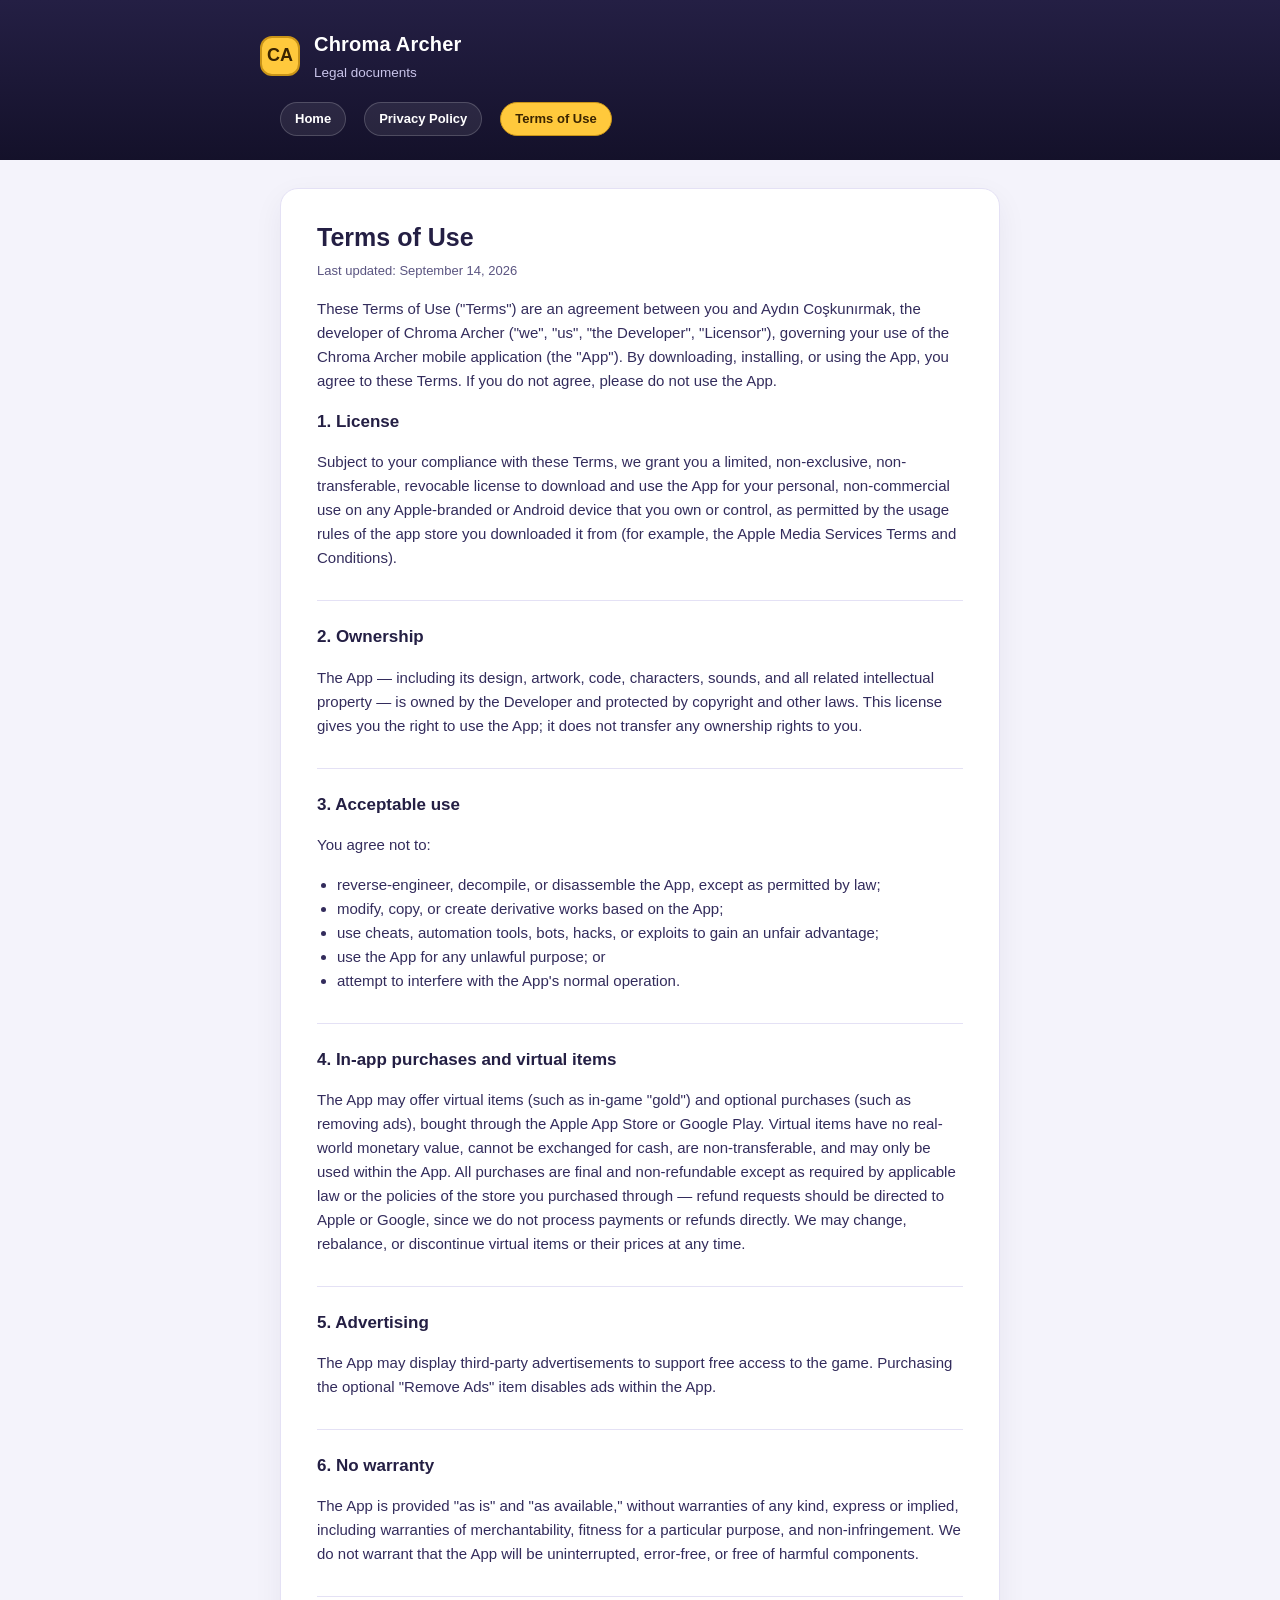
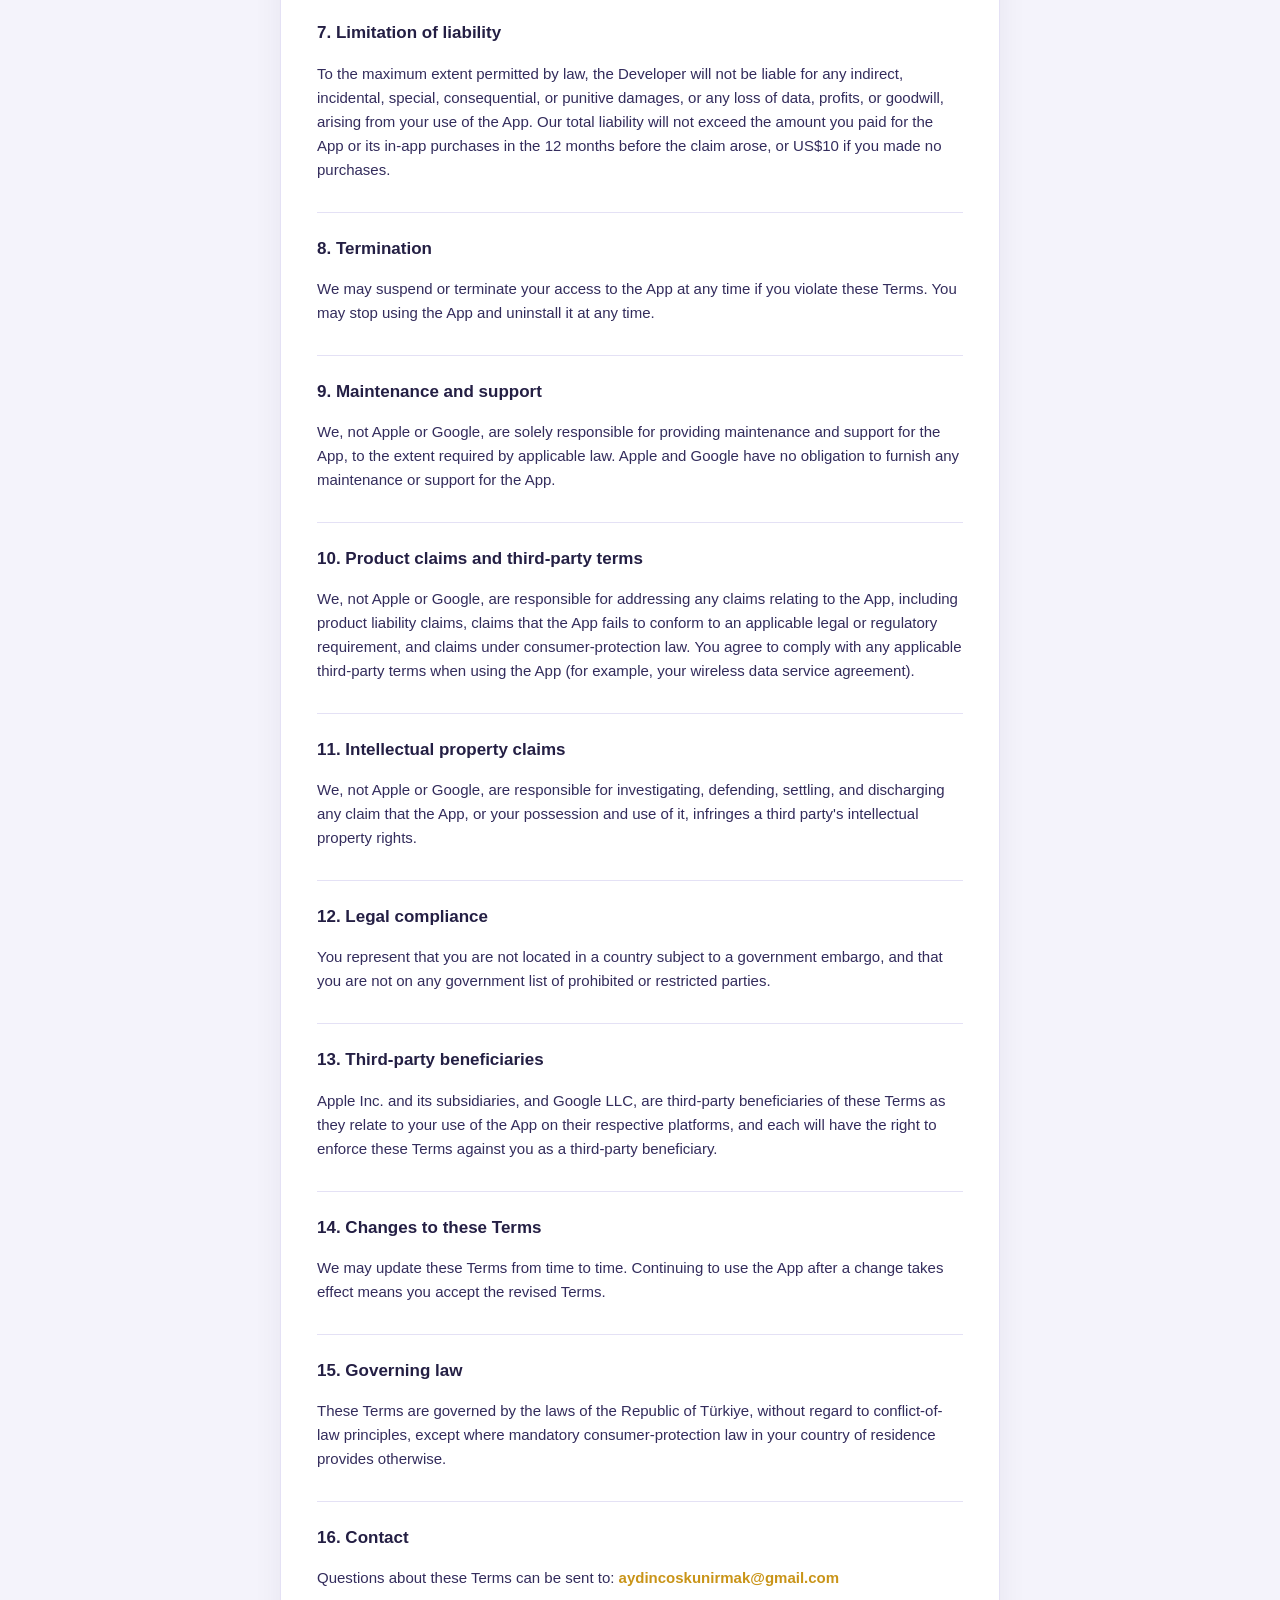
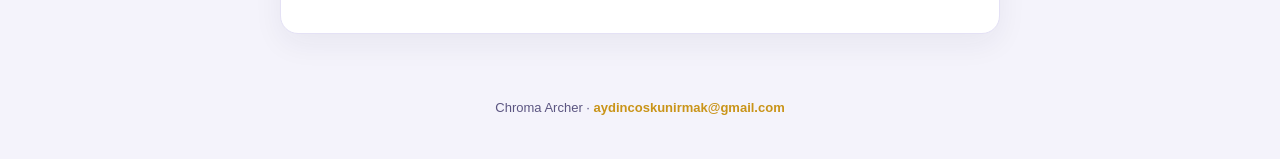
==== terms.html @ 083a26ab "Add privacy policy and terms of use" ====
<!doctype html>
<html lang="en">
<head>
<meta charset="utf-8">
<meta name="viewport" content="width=device-width, initial-scale=1">
<title>Chroma Archer — Terms of Use</title>
<link rel="stylesheet" href="style.css">
</head>
<body>
<header class="top">
  <div class="wrap">
    <div class="logo-dot">CA</div>
    <div>
      <h1>Chroma Archer</h1>
      <p>Legal documents</p>
    </div>
  </div>
  <nav class="nav-links">
    <a href="index.html">Home</a>
    <a href="privacy.html">Privacy Policy</a>
    <a href="terms.html" class="active">Terms of Use</a>
  </nav>
</header>

<main>
  <div class="card">
    <h1 class="page-title">Terms of Use</h1>
    <p class="updated">Last updated: September 14, 2026</p>

    <p>These Terms of Use ("Terms") are an agreement between you and Aydın Coşkunırmak, the developer of Chroma Archer ("we", "us", "the Developer", "Licensor"), governing your use of the Chroma Archer mobile application (the "App"). By downloading, installing, or using the App, you agree to these Terms. If you do not agree, please do not use the App.</p>

    <h2>1. License</h2>
    <p>Subject to your compliance with these Terms, we grant you a limited, non-exclusive, non-transferable, revocable license to download and use the App for your personal, non-commercial use on any Apple-branded or Android device that you own or control, as permitted by the usage rules of the app store you downloaded it from (for example, the Apple Media Services Terms and Conditions).</p>

    <h2>2. Ownership</h2>
    <p>The App — including its design, artwork, code, characters, sounds, and all related intellectual property — is owned by the Developer and protected by copyright and other laws. This license gives you the right to use the App; it does not transfer any ownership rights to you.</p>

    <h2>3. Acceptable use</h2>
    <p>You agree not to:</p>
    <ul>
      <li>reverse-engineer, decompile, or disassemble the App, except as permitted by law;</li>
      <li>modify, copy, or create derivative works based on the App;</li>
      <li>use cheats, automation tools, bots, hacks, or exploits to gain an unfair advantage;</li>
      <li>use the App for any unlawful purpose; or</li>
      <li>attempt to interfere with the App's normal operation.</li>
    </ul>

    <h2>4. In-app purchases and virtual items</h2>
    <p>The App may offer virtual items (such as in-game "gold") and optional purchases (such as removing ads), bought through the Apple App Store or Google Play. Virtual items have no real-world monetary value, cannot be exchanged for cash, are non-transferable, and may only be used within the App. All purchases are final and non-refundable except as required by applicable law or the policies of the store you purchased through — refund requests should be directed to Apple or Google, since we do not process payments or refunds directly. We may change, rebalance, or discontinue virtual items or their prices at any time.</p>

    <h2>5. Advertising</h2>
    <p>The App may display third-party advertisements to support free access to the game. Purchasing the optional "Remove Ads" item disables ads within the App.</p>

    <h2>6. No warranty</h2>
    <p>The App is provided "as is" and "as available," without warranties of any kind, express or implied, including warranties of merchantability, fitness for a particular purpose, and non-infringement. We do not warrant that the App will be uninterrupted, error-free, or free of harmful components.</p>

    <h2>7. Limitation of liability</h2>
    <p>To the maximum extent permitted by law, the Developer will not be liable for any indirect, incidental, special, consequential, or punitive damages, or any loss of data, profits, or goodwill, arising from your use of the App. Our total liability will not exceed the amount you paid for the App or its in-app purchases in the 12 months before the claim arose, or US$10 if you made no purchases.</p>

    <h2>8. Termination</h2>
    <p>We may suspend or terminate your access to the App at any time if you violate these Terms. You may stop using the App and uninstall it at any time.</p>

    <h2>9. Maintenance and support</h2>
    <p>We, not Apple or Google, are solely responsible for providing maintenance and support for the App, to the extent required by applicable law. Apple and Google have no obligation to furnish any maintenance or support for the App.</p>

    <h2>10. Product claims and third-party terms</h2>
    <p>We, not Apple or Google, are responsible for addressing any claims relating to the App, including product liability claims, claims that the App fails to conform to an applicable legal or regulatory requirement, and claims under consumer-protection law. You agree to comply with any applicable third-party terms when using the App (for example, your wireless data service agreement).</p>

    <h2>11. Intellectual property claims</h2>
    <p>We, not Apple or Google, are responsible for investigating, defending, settling, and discharging any claim that the App, or your possession and use of it, infringes a third party's intellectual property rights.</p>

    <h2>12. Legal compliance</h2>
    <p>You represent that you are not located in a country subject to a government embargo, and that you are not on any government list of prohibited or restricted parties.</p>

    <h2>13. Third-party beneficiaries</h2>
    <p>Apple Inc. and its subsidiaries, and Google LLC, are third-party beneficiaries of these Terms as they relate to your use of the App on their respective platforms, and each will have the right to enforce these Terms against you as a third-party beneficiary.</p>

    <h2>14. Changes to these Terms</h2>
    <p>We may update these Terms from time to time. Continuing to use the App after a change takes effect means you accept the revised Terms.</p>

    <h2>15. Governing law</h2>
    <p>These Terms are governed by the laws of the Republic of Türkiye, without regard to conflict-of-law principles, except where mandatory consumer-protection law in your country of residence provides otherwise.</p>

    <h2>16. Contact</h2>
    <p>Questions about these Terms can be sent to: <a href="mailto:aydincoskunirmak@gmail.com">aydincoskunirmak@gmail.com</a></p>
  </div>
</main>

<footer>
  Chroma Archer · <a href="mailto:aydincoskunirmak@gmail.com">aydincoskunirmak@gmail.com</a>
</footer>
</body>
</html>
---- style.css ----
:root {
  --navy-deep: #14112a;
  --navy: #241f44;
  --navy-mid: #3c3768;
  --gold: #ffc93c;
  --gold-dark: #c99418;
  --ink: #241f44;
  --muted: #5b5581;
  --bg: #f4f3fb;
  --card: #ffffff;
  --line: #e4e1f5;
}

* { box-sizing: border-box; }

body {
  margin: 0;
  background: var(--bg);
  color: var(--ink);
  font-family: -apple-system, BlinkMacSystemFont, "Segoe UI", Roboto, Helvetica, Arial, sans-serif;
  line-height: 1.6;
}

header.top {
  background: linear-gradient(180deg, var(--navy) 0%, var(--navy-deep) 100%);
  color: #fff;
  padding: 28px 20px 24px;
}

header.top .wrap {
  max-width: 760px;
  margin: 0 auto;
  display: flex;
  align-items: center;
  gap: 14px;
}

.logo-dot {
  width: 40px;
  height: 40px;
  border-radius: 12px;
  background: var(--gold);
  border: 2px solid var(--gold-dark);
  flex: none;
  display: flex;
  align-items: center;
  justify-content: center;
  font-weight: 800;
  color: #3a2400;
  font-size: 18px;
}

header.top h1 {
  margin: 0;
  font-size: 20px;
  font-weight: 800;
  letter-spacing: 0.2px;
}

header.top p {
  margin: 2px 0 0;
  color: #c9c4ea;
  font-size: 13.5px;
}

main {
  max-width: 760px;
  margin: 0 auto;
  padding: 28px 20px 64px;
}

.card {
  background: var(--card);
  border: 1px solid var(--line);
  border-radius: 18px;
  padding: 28px clamp(18px, 5vw, 36px);
  box-shadow: 0 10px 30px rgba(36, 31, 68, 0.06);
}

h2 {
  color: var(--navy);
  font-size: 17px;
  margin: 30px 0 8px;
  border-top: 1px solid var(--line);
  padding-top: 22px;
}

.card h2:first-of-type { border-top: none; padding-top: 0; margin-top: 4px; }

h1.page-title {
  font-size: 25px;
  margin: 0 0 4px;
  color: var(--navy);
}

.updated {
  font-size: 13px;
  color: var(--muted);
  margin: 0 0 4px;
}

p, li { font-size: 15px; color: #332c5c; }

ul { padding-left: 20px; }

strong { color: var(--navy); }

a { color: var(--gold-dark); font-weight: 700; text-decoration: none; }
a:hover { text-decoration: underline; }

footer {
  max-width: 760px;
  margin: 0 auto;
  padding: 0 20px 40px;
  text-align: center;
  color: var(--muted);
  font-size: 13px;
}

.nav-links {
  display: flex;
  gap: 18px;
  margin: 18px auto 0;
  max-width: 760px;
  padding: 0 20px;
}

.nav-links a {
  background: rgba(255, 255, 255, 0.08);
  border: 1px solid rgba(255, 255, 255, 0.18);
  color: #fff;
  padding: 6px 14px;
  border-radius: 999px;
  font-size: 13px;
}

.nav-links a.active {
  background: var(--gold);
  border-color: var(--gold-dark);
  color: #3a2400;
}

.callout {
  background: #fff8e6;
  border: 1px solid #ffe2a6;
  border-radius: 12px;
  padding: 14px 16px;
  font-size: 14px;
  color: #6b4a08;
  margin: 16px 0 0;
}

.home-links {
  display: grid;
  gap: 14px;
  margin-top: 22px;
}

.home-links a.tile {
  display: block;
  background: var(--card);
  border: 1px solid var(--line);
  border-radius: 14px;
  padding: 18px 20px;
  color: var(--navy);
  font-weight: 700;
  font-size: 16px;
  box-shadow: 0 6px 18px rgba(36, 31, 68, 0.05);
}

.home-links a.tile span {
  display: block;
  font-weight: 500;
  font-size: 13px;
  color: var(--muted);
  margin-top: 3px;
}
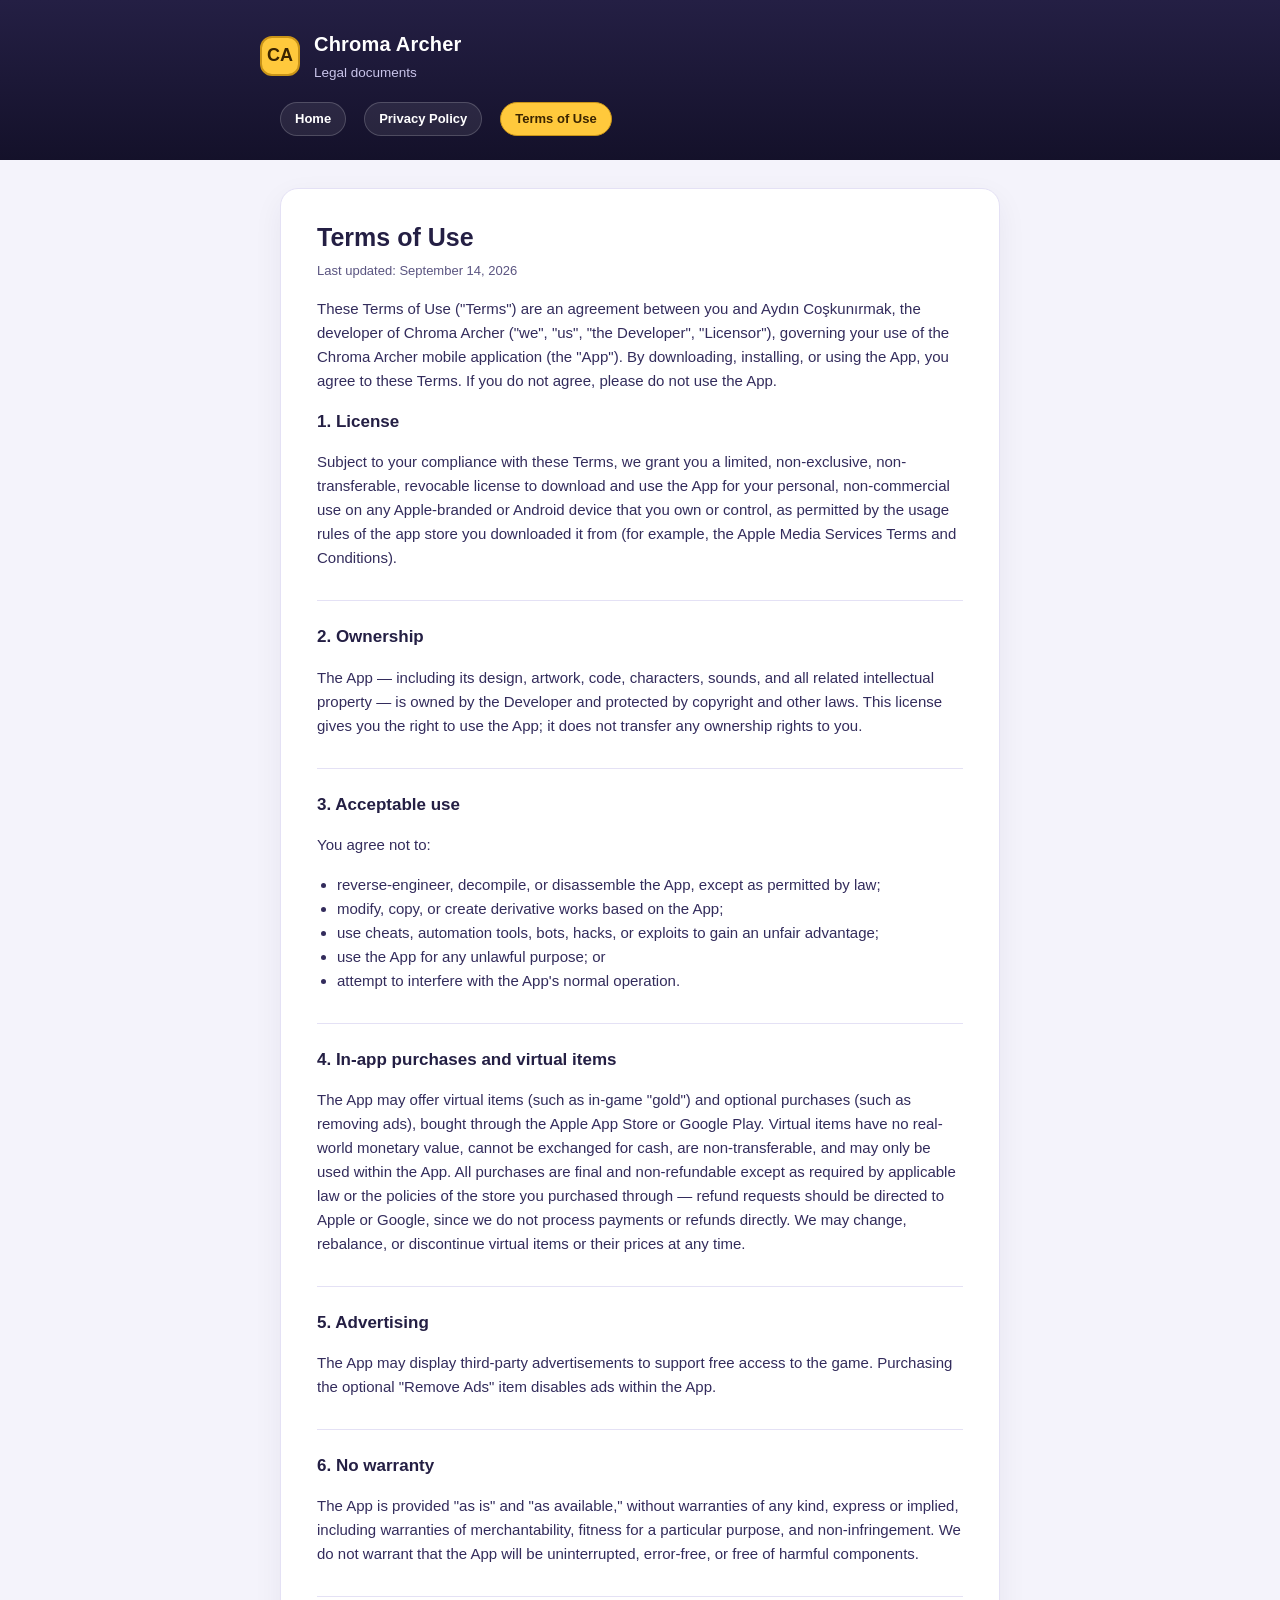
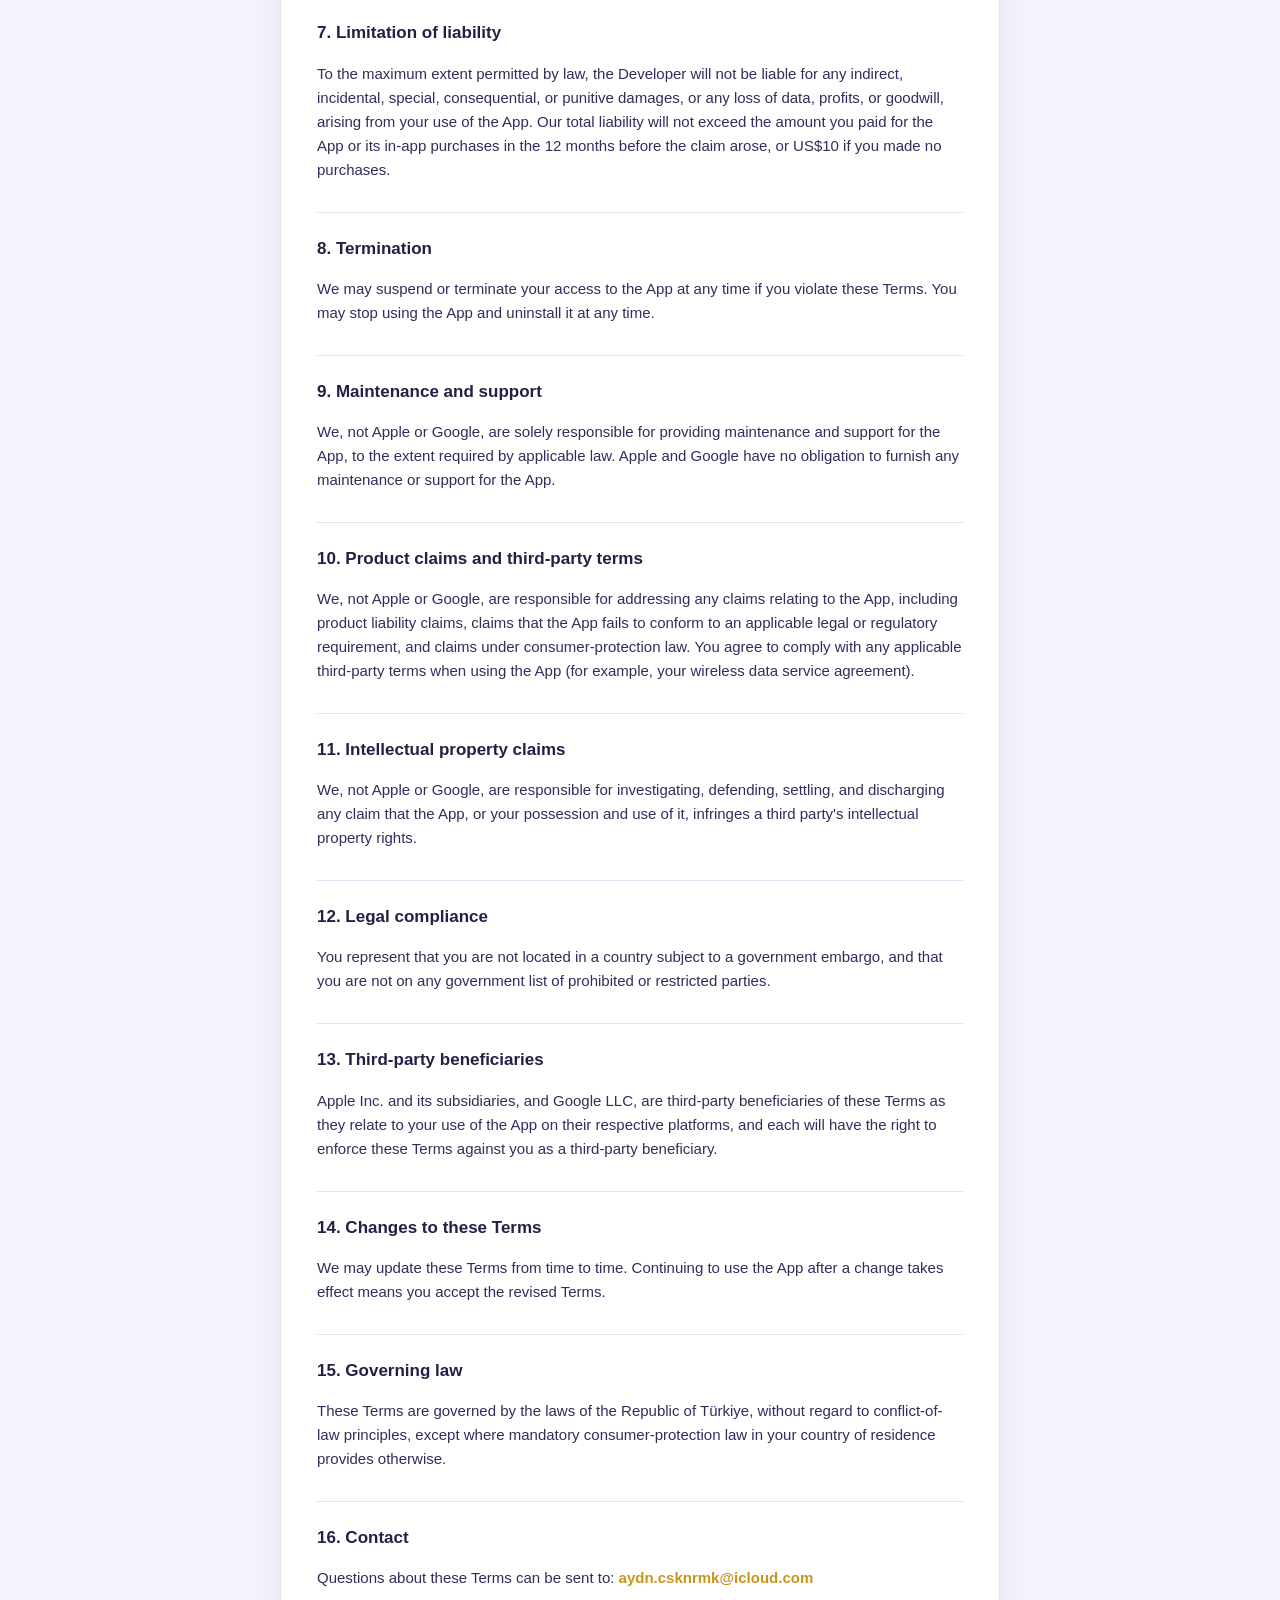
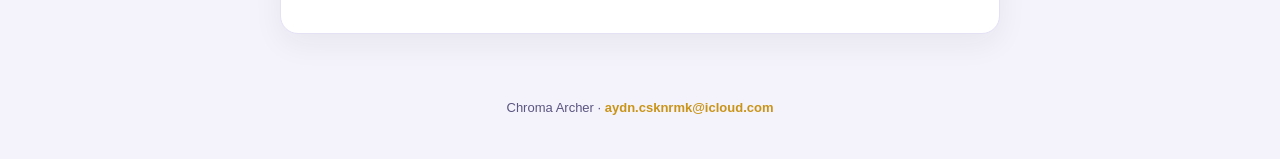
==== commit a97f98c2: "Update contact email" ====
--- a/terms.html
+++ b/terms.html
@@ -82,12 +82,12 @@
     <p>These Terms are governed by the laws of the Republic of Türkiye, without regard to conflict-of-law principles, except where mandatory consumer-protection law in your country of residence provides otherwise.</p>
 
     <h2>16. Contact</h2>
-    <p>Questions about these Terms can be sent to: <a href="mailto:aydincoskunirmak@gmail.com">aydincoskunirmak@gmail.com</a></p>
+    <p>Questions about these Terms can be sent to: <a href="mailto:aydn.csknrmk@icloud.com">aydn.csknrmk@icloud.com</a></p>
   </div>
 </main>
 
 <footer>
-  Chroma Archer · <a href="mailto:aydincoskunirmak@gmail.com">aydincoskunirmak@gmail.com</a>
+  Chroma Archer · <a href="mailto:aydn.csknrmk@icloud.com">aydn.csknrmk@icloud.com</a>
 </footer>
 </body>
 </html>
